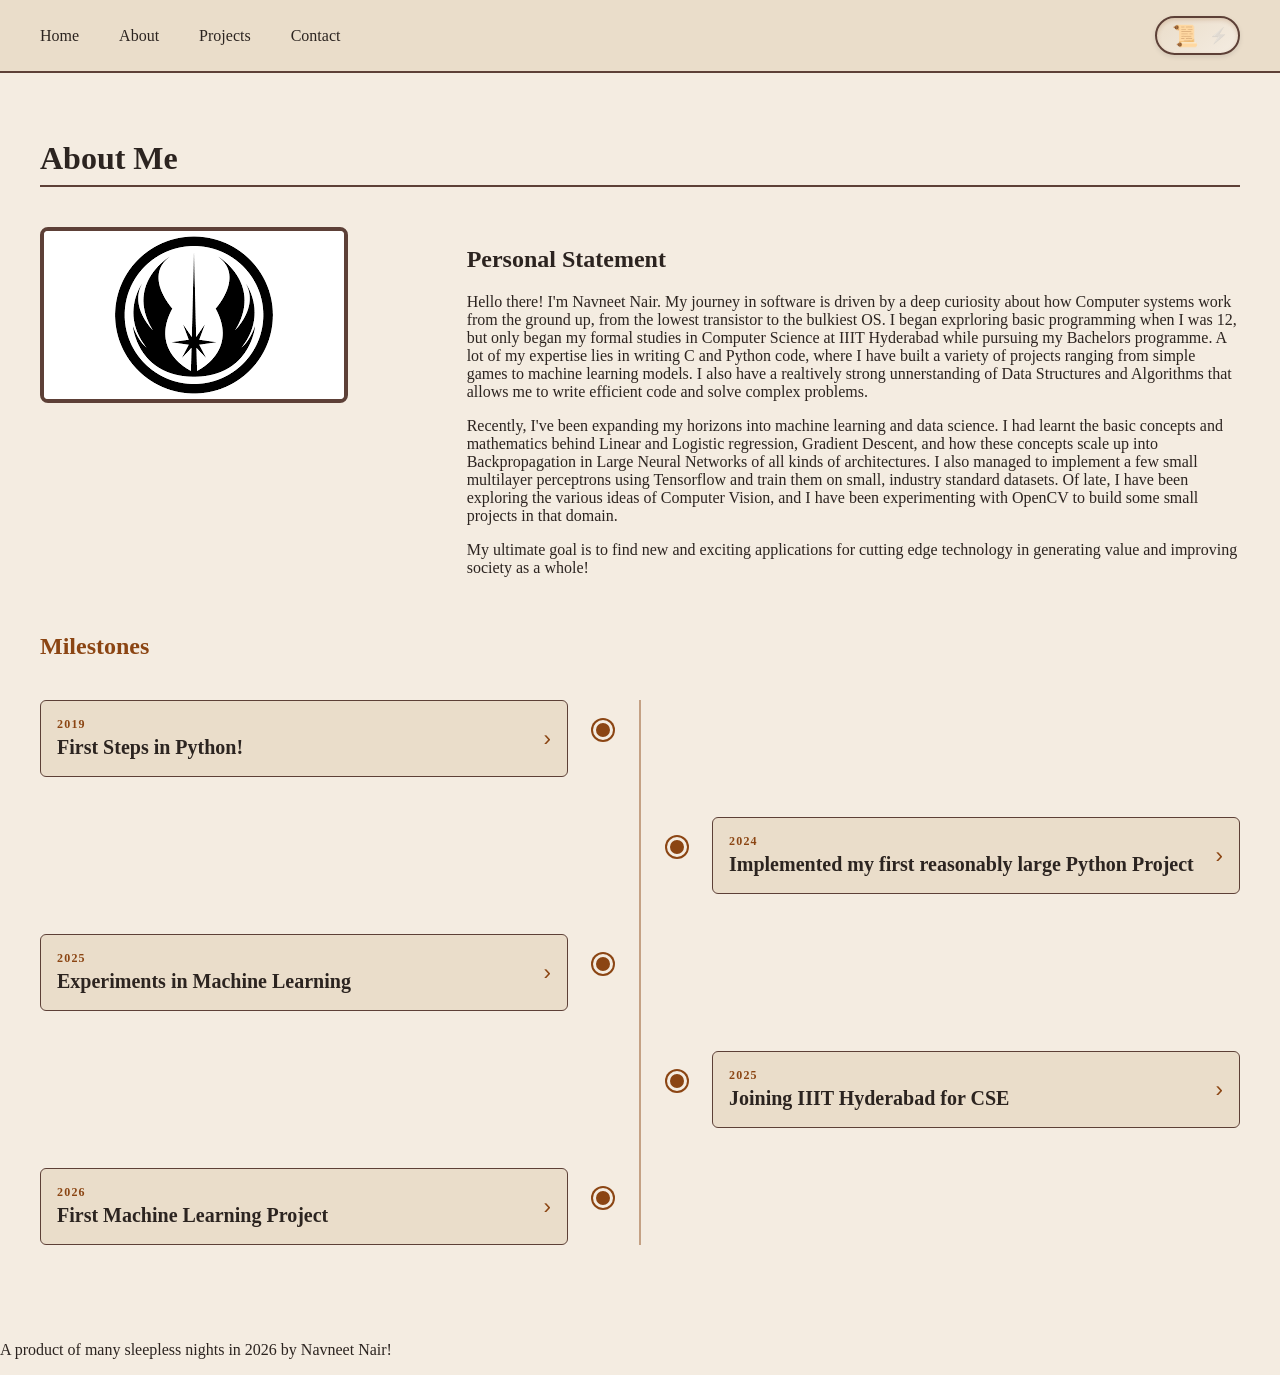
==== about.html @ c3113844 "Add files via upload Just a quick record of my Website so far! We just need a few changes with font," ====
<!DOCTYPE html>
<html lang="en">
<head>
    <meta charset="UTF-8">
    <meta name="viewport" content="width=device-width, initial-scale=1.0">
    <title>Navneet Nair | About</title>
    <link rel="stylesheet" href="style.css">
</head>
<body data-theme="light">
    <header role="banner">
        <nav>
            <ul class="nav-links">
                <li><a href="index.html">Home</a></li>
                <li><a href="about.html">About</a></li>
                <li><a href="projects.html">Projects</a></li>
                <li><a href="contact.html">Contact</a></li>
            </ul>
            <button id="theme-toggle" aria-label="Toggle between Historic and Cyberpunk themes">
                <span class="sun-icon">📜</span>
                <span class="moon-icon">⚡</span>
            </button>
        </nav>
    </header>

    <main class="container">
        <section class="about-section">
            <h1 class="page-title">About Me</h1>
            
            <div class="about-grid">
                <div class="profile-image-container">
                    <img src="/images/pfp.jpg" alt="Navneet Nair" class="profile-pic" width="300" height="300">
                </div>
                
                <div class="personal-statement">
                    <h2>Personal Statement</h2>
                    <p>
                        Hello there! I'm Navneet Nair. My journey in software is driven by a deep curiosity about how Computer systems 
                        work from the ground up, from the lowest transistor to the bulkiest OS. I began exprloring basic
                        programming when I was 12, but only began my formal studies in Computer Science at IIIT Hyderabad
                        while pursuing my Bachelors programme. A lot of my expertise lies in  writing C and Python code, where 
                        I have built a variety of projects ranging from simple games to machine learning models. I also have 
                        a realtively strong unnerstanding of Data Structures and Algorithms that allows me to write efficient 
                        code and solve complex problems.
                    </p>
                    <p>
                        Recently, I've been expanding my horizons into machine learning and data science. I had learnt
                        the basic concepts and mathematics behind Linear and Logistic regression, Gradient Descent, and
                        how these concepts scale up into Backpropagation in Large Neural Networks of all kinds of
                        architectures. I also managed to implement a few small multilayer perceptrons using Tensorflow
                        and train them on small, industry standard datasets. Of late, I have been exploring the various 
                        ideas of Computer Vision, and I have been experimenting with OpenCV to build some small projects 
                        in that domain.
                    </p>
                    <p>    
                        My ultimate goal is to find new and exciting applications for cutting edge technology in 
                        generating value and improving society as a whole! 
                    </p>
                </div>
            </div>

            <div class="timeline-container">
                <h2>Milestones</h2>
                <ul class="timeline-list" aria-label="Career and learning milestones">

                    <li class="timeline-item" aria-expanded="false">
                        <div class="timeline-card">
                            <button class="timeline-header" aria-controls="ms-1">
                                <span class="timeline-header-text">
                                    <span class="timeline-year">2019</span>
                                    <span class="timeline-title-text">First Steps in Python!</span>
                                </span>
                                <span class="timeline-arrow" aria-hidden="true">›</span>
                            </button>
                            <div class="timeline-content" id="ms-1" role="region">
                                <p>Summer 2019 — I completed an online course on the basics of programming in Python. I learnt most of the basic commands and could even implement small projects!</p>
                            </div>
                        </div>
                    </li>

                    <li class="timeline-item" aria-expanded="false">
                        <div class="timeline-card">
                            <button class="timeline-header" aria-controls="ms-2">
                                <span class="timeline-header-text">
                                    <span class="timeline-year">2024</span>
                                    <span class="timeline-title-text">Implemented my first  reasonably large Python Project</span>
                                </span>
                                <span class="timeline-arrow" aria-hidden="true">›</span>
                            </button>
                            <div class="timeline-content" id="ms-2" role="region">
                                <p>October 2024 — I coded a "Flight Aggregator" as my Highschool CS Final Project. It takes a large database of routes and allows you to chart primary and secondary connections between several hundred thousand flight routes</p>
                            </div>
                        </div>
                    </li>

                    <li class="timeline-item" aria-expanded="false">
                        <div class="timeline-card">
                            <button class="timeline-header" aria-controls="ms-3">
                                <span class="timeline-header-text">
                                    <span class="timeline-year">2025</span>
                                    <span class="timeline-title-text">Experiments in Machine Learning</span>
                                </span>
                                <span class="timeline-arrow" aria-hidden="true">›</span>
                            </button>
                            <div class="timeline-content" id="ms-3" role="region">
                                <p>Summer of 2025 — Over the summer, I began learning the fundamentals of ML. After mastering the basics of Supervised and Unsupervised Learning, I even managed to implement a few multilayer perceptrons on Tensorflow.</p>
                            </div>
                        </div>
                    </li>

                    <li class="timeline-item" aria-expanded="false">
                        <div class="timeline-card">
                            <button class="timeline-header" aria-controls="ms-4">
                                <span class="timeline-header-text">
                                    <span class="timeline-year">2025</span>
                                    <span class="timeline-title-text">Joining IIIT Hyderabad for CSE</span>
                                </span>
                                <span class="timeline-arrow" aria-hidden="true">›</span>
                            </button>
                            <div class="timeline-content" id="ms-4" role="region">
                                <p>July of 2025 — My admission at IIIT Hyderabard was arguably what kicked the more mature, formal phase of my Computer Science journey. It was here that I learnt to see the art of programming beyond the commands themselves!</p>
                            </div>
                        </div>
                    </li>

                    <li class="timeline-item" aria-expanded="false">
                        <div class="timeline-card">
                            <button class="timeline-header" aria-controls="ms-5">
                                <span class="timeline-header-text">
                                    <span class="timeline-year">2026</span>
                                    <span class="timeline-title-text">First Machine Learning Project</span>
                                </span>
                                <span class="timeline-arrow" aria-hidden="true">›</span>
                            </button>
                            <div class="timeline-content" id="ms-5" role="region">
                                <p>March 2026 — I built my first Machine Learning Project!</p>
                            </div>
                        </div>
                    </li>

                </ul>
            </div>
        </section>
    </main>

    <footer role="contentinfo">
        <p>A product of many sleepless nights in 2026 by Navneet Nair!</p>
    </footer>
    <script src="script.js"></script>
</body>
</html>
---- style.css ----
:root {
    /* Spacing & Typography Scale */
    --space-sm: 0.5rem;
    --space-md: 1rem;
    --space-lg: 2.5rem;
    --text-base: 1rem;
    --text-md: 1.25rem;
    --text-lg: 2rem;
    --text-xl: 4rem;

    /* Transition */
    --theme-transition: all 0.45s cubic-bezier(0.4, 0, 0.2, 1);
}

/* Historic Theme (Light) */
[data-theme="light"] {
    --bg-color: #f4ece1;
    --text-color: #2c2420;
    --accent-color: #8b4513;
    --surface-color: #eaddca;
    --border-color: #5d4037;
    --font-display: 'Georgia', serif;
    --font-body: 'Palatino', serif;
}

/* Cyberpunk Theme (Dark) */
[data-theme="dark"] {
    --bg-color: #050505;
    --text-color: #00ff41; /* Matrix/Neon Green */
    --accent-color: #ff00ff; /* Neon Magenta */
    --surface-color: #1a1a1a;
    --border-color: #00ffff; /* Neon Cyan */
    --font-display: 'Courier New', monospace;
    --font-body: 'Arial', sans-serif;
}

body {
    background-color: var(--bg-color);
    color: var(--text-color);
    font-family: var(--font-body);
    transition: var(--theme-transition);
    margin: 0;
}

/* Non-Uniform Grid Layout (Desktop) */
@media (min-width: 1024px) {
    .projects-grid {
        display: grid;
        grid-template-columns: repeat(3, 1fr);
        gap: var(--space-lg);
    }
    .featured-project {
        grid-column: span 2;
        grid-row: span 2;
    }
}

/* Responsive: Stacked Mobile */
@media (max-width: 1023px) {
    .projects-grid {
        display: flex;
        flex-direction: column;
    }
}

/* Animations */
@keyframes fadeInUp {
    from { opacity: 0; transform: translateY(30px); }
    to { opacity: 1; transform: translateY(0); }
}

.hero-title { animation: fadeInUp 0.8s both; }
.hero-subtitle { animation: fadeInUp 0.8s 0.2s both; }
.hero-cta { animation: fadeInUp 0.8s 0.4s both; }

/* Reduced Motion */
@media (prefers-reduced-motion: reduce) {
    * {
        animation: none !important;
        transition: none !important;
    }
}

/* --- Base Layout Resets --- */
a {
    text-decoration: none;
    color: var(--text-color);
    transition: var(--theme-transition);
}

ul {
    list-style: none;
    padding: 0;
    margin: 0;
}

/* --- Header & Navigation (Flexbox) --- */
header {
    padding: var(--space-md) var(--space-lg);
    background-color: var(--surface-color);
    border-bottom: 2px solid var(--border-color);
}

nav {
    display: flex;
    justify-content: space-between;
    align-items: center;
    max-width: 1200px;
    margin: 0 auto;
}

.logo {
    font-family: var(--font-display);
    font-size: var(--text-lg);
    font-weight: bold;
    color: var(--accent-color);
}

.nav-links {
    display: flex;
    gap: var(--space-lg);
}

.nav-links a:hover {
    color: var(--accent-color);
}

/* --- Theme Toggle Button --- */
#theme-toggle {
    background-color: var(--surface-color);
    border: 2px solid var(--border-color);
    border-radius: 20px;
    padding: var(--space-sm) var(--space-md);
    cursor: pointer;
    font-size: var(--text-md);
    display: flex;
    gap: 10px;
    color: var(--text-color);
    transition: var(--theme-transition);
}

#theme-toggle:hover {
    border-color: var(--accent-color);
}

/* --- Hero Section Layout --- */
.hero {
    display: flex;
    flex-direction: column;
    justify-content: center;
    align-items: flex-start;
    min-height: 70vh;
    padding: var(--space-lg) 10%;
    max-width: 1200px;
    margin: 0 auto;
}

.hero-title {
    font-family: var(--font-display);
    font-size: var(--text-xl);
    margin-bottom: var(--space-sm);
    color: var(--text-color);
}

.hero-title span {
    color: var(--accent-color);
}

.hero-subtitle {
    font-size: var(--text-md);
    margin-bottom: var(--space-lg);
}

/* --- Interactive Elements & Buttons --- */
.btn {
    display: inline-block;
    padding: var(--space-md) var(--space-lg);
    background-color: var(--accent-color);
    color: var(--bg-color);
    font-family: var(--font-display);
    font-weight: bold;
    border: 2px solid var(--accent-color);
    border-radius: 4px;
}

.btn:hover {
    background-color: transparent;
    color: var(--accent-color);
    /* Non-default transition timing as per Deliverable 3 */
    transition: all 0.3s cubic-bezier(0.68, -0.55, 0.265, 1.55); 
}

.btn-secondary {
    background-color: transparent;
    color: var(--accent-color);
    border-color: var(--accent-color);
}

.btn-secondary:hover {
    background-color: var(--accent-color);
    color: var(--bg-color);
}

.hero-cta {
    display: flex;
    gap: var(--space-md);
    flex-wrap: wrap;
}



/* --- Page Layouts --- */
.container {
    max-width: 1200px;
    margin: 0 auto;
    padding: var(--space-lg);
}

.page-title {
    font-family: var(--font-display);
    font-size: var(--text-lg);
    border-bottom: 2px solid var(--border-color);
    padding-bottom: var(--space-sm);
    margin-bottom: var(--space-lg);
}

/* --- About Grid --- */
.about-grid {
    display: grid;
    grid-template-columns: 1fr;
    gap: var(--space-lg);
    margin-bottom: var(--space-lg);
}

@media (min-width: 768px) {
    .about-grid {
        grid-template-columns: 1fr 2fr;
    }
}

.profile-pic {
    max-width: 100%;
    height: auto;
    border: 4px solid var(--border-color);
    border-radius: 8px;
}

/* --- Timeline (alternating, scroll-animated, collapsible) --- */

/* Scroll-in animation keyframes */
@keyframes slideInLeft {
    from { opacity: 0; transform: translateX(-48px); }
    to   { opacity: 1; transform: translateX(0); }
}
@keyframes slideInRight {
    from { opacity: 0; transform: translateX(48px); }
    to   { opacity: 1; transform: translateX(0); }
}

.timeline-container {
    margin-top: var(--space-lg);
}

.timeline-container h2 {
    font-family: var(--font-display);
    color: var(--accent-color);
    margin-bottom: var(--space-lg);
}

/* The vertical spine */
.timeline-list {
    position: relative;
    padding: 0;
    margin: 0;
}

.timeline-list::before {
    content: '';
    position: absolute;
    left: 50%;
    top: 0;
    bottom: 0;
    width: 2px;
    background: var(--accent-color);
    transform: translateX(-50%);
    opacity: 0.45;
}

/* Each item — visible by default; JS adds .in-view to trigger animation */
.timeline-item {
    position: relative;
    width: 44%;
    margin-bottom: var(--space-lg);
    opacity: 1; /* visible without JS */
    transition: opacity 0.1s; /* prevent flash when JS kicks in */
}

/* JS sets these before adding .in-view, so items only go invisible if observer is running */
.timeline-item.will-animate:nth-child(odd) {
    opacity: 0;
    transform: translateX(-48px);
}
.timeline-item.will-animate:nth-child(even) {
    opacity: 0;
    transform: translateX(48px);
}

/* Odd items: left side */
.timeline-item:nth-child(odd) {
    left: 0;
}

/* Even items: right side */
.timeline-item:nth-child(even) {
    left: 56%;
}

/* Dot on the spine */
.timeline-item::before {
    content: '';
    position: absolute;
    top: 20px;
    width: 14px;
    height: 14px;
    border-radius: 50%;
    background: var(--accent-color);
    border: 3px solid var(--bg-color);
    box-shadow: 0 0 0 2px var(--accent-color);
    z-index: 1;
}

.timeline-item:nth-child(odd)::before  { right: -8.5%; }
.timeline-item:nth-child(even)::before { left:  -8.5%; }

/* Pointer arrow on the card */
.timeline-card {
    background: var(--surface-color);
    border: 1px solid var(--border-color);
    border-radius: 6px;
    position: relative;
    overflow: hidden;
}

/* Arrow pointing toward spine — odd items point right */
.timeline-item:nth-child(odd) .timeline-card::after {
    content: '';
    position: absolute;
    top: 20px;
    right: -10px;
    width: 0;
    height: 0;
    border-top: 10px solid transparent;
    border-bottom: 10px solid transparent;
    border-left: 10px solid var(--border-color);
}

/* Arrow pointing toward spine — even items point left */
.timeline-item:nth-child(even) .timeline-card::after {
    content: '';
    position: absolute;
    top: 20px;
    left: -10px;
    width: 0;
    height: 0;
    border-top: 10px solid transparent;
    border-bottom: 10px solid transparent;
    border-right: 10px solid var(--border-color);
}

/* Scroll-triggered: .in-view added by IntersectionObserver */
.timeline-item.will-animate.in-view:nth-child(odd) {
    animation: slideInLeft 0.55s cubic-bezier(0.22, 1, 0.36, 1) forwards;
}
.timeline-item.will-animate.in-view:nth-child(even) {
    animation: slideInRight 0.55s cubic-bezier(0.22, 1, 0.36, 1) forwards;
}

/* Staggered delay per item */
.timeline-item:nth-child(1).in-view { animation-delay: 0.00s; }
.timeline-item:nth-child(2).in-view { animation-delay: 0.10s; }
.timeline-item:nth-child(3).in-view { animation-delay: 0.20s; }
.timeline-item:nth-child(4).in-view { animation-delay: 0.30s; }
.timeline-item:nth-child(5).in-view { animation-delay: 0.40s; }

/* Header button */
.timeline-header {
    background: none;
    border: none;
    cursor: pointer;
    width: 100%;
    display: flex;
    align-items: center;
    justify-content: space-between;
    gap: var(--space-sm);
    padding: var(--space-md);
    text-align: left;
    transition: background 0.2s ease;
}

.timeline-header:hover { background: rgba(0,0,0,0.04); }
[data-theme="dark"] .timeline-header:hover { background: rgba(255,255,255,0.04); }

.timeline-header:focus-visible {
    outline: none;
    box-shadow: inset 0 0 0 2px var(--accent-color);
}

.timeline-header-text {
    display: flex;
    flex-direction: column;
    gap: 2px;
}

.timeline-year {
    font-family: var(--font-display);
    font-size: 0.75rem;
    font-weight: bold;
    letter-spacing: 0.1em;
    text-transform: uppercase;
    color: var(--accent-color);
}

[data-theme="dark"] .timeline-year {
    text-shadow: 0 0 8px var(--accent-color);
}

.timeline-title-text {
    font-family: var(--font-display);
    font-size: var(--text-md);
    font-weight: bold;
    color: var(--text-color);
    line-height: 1.3;
}

/* Rotating arrow chevron */
.timeline-arrow {
    font-size: 1.4rem;
    color: var(--accent-color);
    display: inline-block;
    transition: transform 0.35s cubic-bezier(0.4, 0, 0.2, 1);
    flex-shrink: 0;
    line-height: 1;
}

.timeline-item[aria-expanded="true"] .timeline-arrow {
    transform: rotate(90deg);
}

/* Collapsible content — max-height technique */
.timeline-content {
    max-height: 0;
    overflow: hidden;
    transition: max-height 0.4s cubic-bezier(0.4, 0, 0.2, 1);
}

.timeline-item[aria-expanded="true"] .timeline-content {
    /* JS sets explicit px value; this class adds bottom spacing */
}

.timeline-content p {
    padding: 0 var(--space-md) var(--space-md);
    margin: 0;
    font-size: var(--text-base);
    line-height: 1.75;
    color: var(--text-color);
    border-top: 1px solid var(--border-color);
    padding-top: var(--space-md);
    opacity: 0.85;
}

/* Mobile: collapse to single left-aligned column */
@media (max-width: 768px) {
    .timeline-list::before { left: 18px; }

    .timeline-item {
        width: 100%;
        left: 0 !important;
        padding-left: 44px;
    }

    .timeline-item::before {
        left: 11px !important;
        right: auto !important;
    }

    .timeline-item:nth-child(odd) .timeline-card::after,
    .timeline-item:nth-child(even) .timeline-card::after {
        display: none;
    }
}

/* Reduced motion — skip animations, show immediately */
@media (prefers-reduced-motion: reduce) {
    .timeline-item,
    .timeline-item.will-animate {
        opacity: 1 !important;
        transform: none !important;
        animation: none !important;
    }
}

/* --- Project Cards --- */
.project-card {
    background-color: var(--surface-color);
    border: 1px solid var(--border-color);
    padding: var(--space-md);
    border-radius: 8px;
    transition: var(--theme-transition);
}

.project-card h2 {
    color: var(--accent-color);
    font-family: var(--font-display);
}

.project-card h3 {
    font-size: 1.1rem;
    margin-top: var(--space-md);
    margin-bottom: var(--space-sm);
}

/* --- Contact Form Validation States --- */
.form-group {
    margin-bottom: var(--space-md);
    display: flex;
    flex-direction: column;
}

.form-group label {
    margin-bottom: var(--space-sm);
    font-weight: bold;
}

.form-group input, .form-group textarea {
    padding: var(--space-sm);
    background-color: var(--bg-color);
    color: var(--text-color);
    border: 1px solid var(--border-color);
    border-radius: 4px;
    font-family: var(--font-body);
}

.form-group input:focus, .form-group textarea:focus {
    outline: 2px solid var(--accent-color); /* Meets focus accessibility constraint */
}

.error-msg {
    color: red;
    font-size: 0.85rem;
    margin-top: 5px;
    display: none; /* Hidden by default */
}

.invalid input, .invalid textarea {
    border-color: red;
}

.invalid .error-msg {
    display: block;
}

.hidden {
    display: none;
}

#success-state {
    text-align: center;
    padding: var(--space-lg);
    background-color: var(--surface-color);
    border: 2px solid var(--accent-color);
    border-radius: 8px;
}

/* --- University Section --- */
.university-section {
    padding: var(--space-lg) 10%;
    border-top: 1px solid var(--border-color);
}

.university-card {
    background-color: var(--surface-color);
    border: 1px solid var(--border-color);
    border-radius: 8px;
    padding: var(--space-lg);
}

.university-name-row {
    display: flex;
    align-items: center;
    gap: var(--space-sm);
    margin-bottom: var(--space-sm);
}

.location-pin {
    flex-shrink: 0;
    object-fit: contain;
}

.university-name {
    font-family: var(--font-display);
    font-size: var(--text-md);
    font-weight: bold;
    color: var(--accent-color);
    margin: 0;
    line-height: 1.3;
}

.university-degree {
    font-family: var(--font-body);
    font-size: var(--text-base);
    font-weight: normal;
    font-style: italic;
    color: var(--text-color);
    opacity: 0.8;
    margin: 0 0 var(--space-sm);
    padding-left: calc(28px + var(--space-sm)); /* aligns under the text, not the pin */
}

.university-year {
    font-family: var(--font-body);
    font-size: var(--text-base);
    font-weight: normal;
    color: var(--text-color);
    opacity: 0.55;
    margin: 0;
    padding-left: calc(28px + var(--space-sm));
}

/* --- Home Page Updates (Skills & Projects) --- */
.skills-section, .home-projects-section {
    margin-top: var(--space-lg);
    border-top: 1px solid var(--border-color);
    padding-top: var(--space-lg);
}

.skills-list {
    display: flex;
    flex-direction: column; /* This changes the layout from horizontal wrap to a downward list */
    gap: var(--space-sm);
    max-width: 400px; /* Keeps the buttons from stretching all the way across the screen */
}

.skills-list li {
    background-color: var(--surface-color);
    border: 1px solid var(--border-color);
    padding: var(--space-sm) var(--space-md);
    border-radius: 20px;
    font-family: var(--font-display);
    font-size: 0.9rem;
}

.home-projects-list {
    list-style: none;
    padding: 0;
    display: grid;
    gap: var(--space-md);
    /* Creates a responsive grid that adjusts columns based on screen size */
    grid-template-columns: repeat(auto-fit, minmax(250px, 1fr)); 
}

.home-projects-list li {
    background-color: var(--surface-color);
    border: 1px solid var(--border-color);
    border-radius: 8px;
    padding: var(--space-lg) var(--space-md);
    text-align: center;
    transition: var(--theme-transition);
    box-shadow: 0 4px 6px rgba(0,0,0,0.05);
}

.home-projects-list li:hover {
    border-color: var(--accent-color);
    transform: translateY(-5px); /* Gentle lift effect */
    box-shadow: 0 8px 15px rgba(0,0,0,0.1);
}

.home-projects-list a {
    font-family: var(--font-display);
    font-size: 1.25rem;
    font-weight: bold;
    color: var(--text-color);
    text-decoration: none;
    display: block; /* Makes the whole card clickable */
}

/* Adds a subtle arrow on hover */
.home-projects-list a::after {
    content: " →";
    color: var(--accent-color);
    opacity: 0;
    transition: opacity 0.3s ease;
}

.home-projects-list li:hover a::after {
    opacity: 1;
}

.home-projects-section, .university-section {
    margin-top: var(--space-lg);
    border-top: 1px solid var(--border-color);
    padding-top: var(--space-lg);
}

/* --- Projects Page Updates (Images & Links) --- */
.project-image {
    width: 100%;
    height: auto;
    border-radius: 4px;
    margin-bottom: var(--space-md);
    border: 2px solid var(--border-color);
    object-fit: cover;
}

.github-link {
    margin: var(--space-md) auto 0; /* 'auto' on the left/right margins centers it */
    display: block; /* Required for margin auto to work on a button/link */
    width: fit-content; /* Keeps the button wrapping tight to the text */
}

/* --- Contact Page Updates --- */
.contact-links {
    font-size: var(--text-md);
}

.contact-links li {
    margin-bottom: var(--space-sm);
}

.contact-links a {
    color: var(--accent-color);
    text-decoration: underline;
}

.contact-divider-text {
    text-align: center;
    font-style: italic;
    margin: var(--space-lg) 0 var(--space-sm);
}

.styled-divider {
    border: 0;
    height: 2px;
    background: var(--border-color);
    margin-bottom: var(--space-lg);
}

/* --- Upgraded Theme Toggle Button --- */
#theme-toggle {
    background-color: var(--surface-color);
    border: 2px solid var(--border-color);
    border-radius: 30px;
    padding: 6px 16px;
    cursor: pointer;
    font-size: 1.2rem;
    display: flex;
    align-items: center;
    justify-content: space-between;
    width: 85px;
    position: relative;
    box-shadow: 0 4px 6px rgba(0,0,0,0.1);
    transition: var(--theme-transition);
}

/* Historic Mode Styling */
[data-theme="light"] #theme-toggle {
    background: linear-gradient(145deg, #eaddca, #f4ece1);
    box-shadow: inset 0 2px 4px rgba(139, 69, 19, 0.2), 0 2px 5px rgba(0,0,0,0.1);
}
[data-theme="light"] .sun-icon { opacity: 1; transform: scale(1.1); transition: 0.3s; }
[data-theme="light"] .moon-icon { opacity: 0.4; transform: scale(0.8); filter: grayscale(100%); transition: 0.3s; }

/* Cyberpunk Mode Styling */
[data-theme="dark"] #theme-toggle {
    background: #0a0a0a;
    border-color: var(--accent-color);
    box-shadow: 0 0 10px rgba(255, 0, 255, 0.4), inset 0 0 5px rgba(0, 255, 255, 0.2);
}
[data-theme="dark"] .sun-icon { opacity: 0.3; transform: scale(0.8); filter: grayscale(100%); transition: 0.3s; }
[data-theme="dark"] .moon-icon { opacity: 1; transform: scale(1.2); text-shadow: 0 0 10px var(--border-color); transition: 0.3s; }
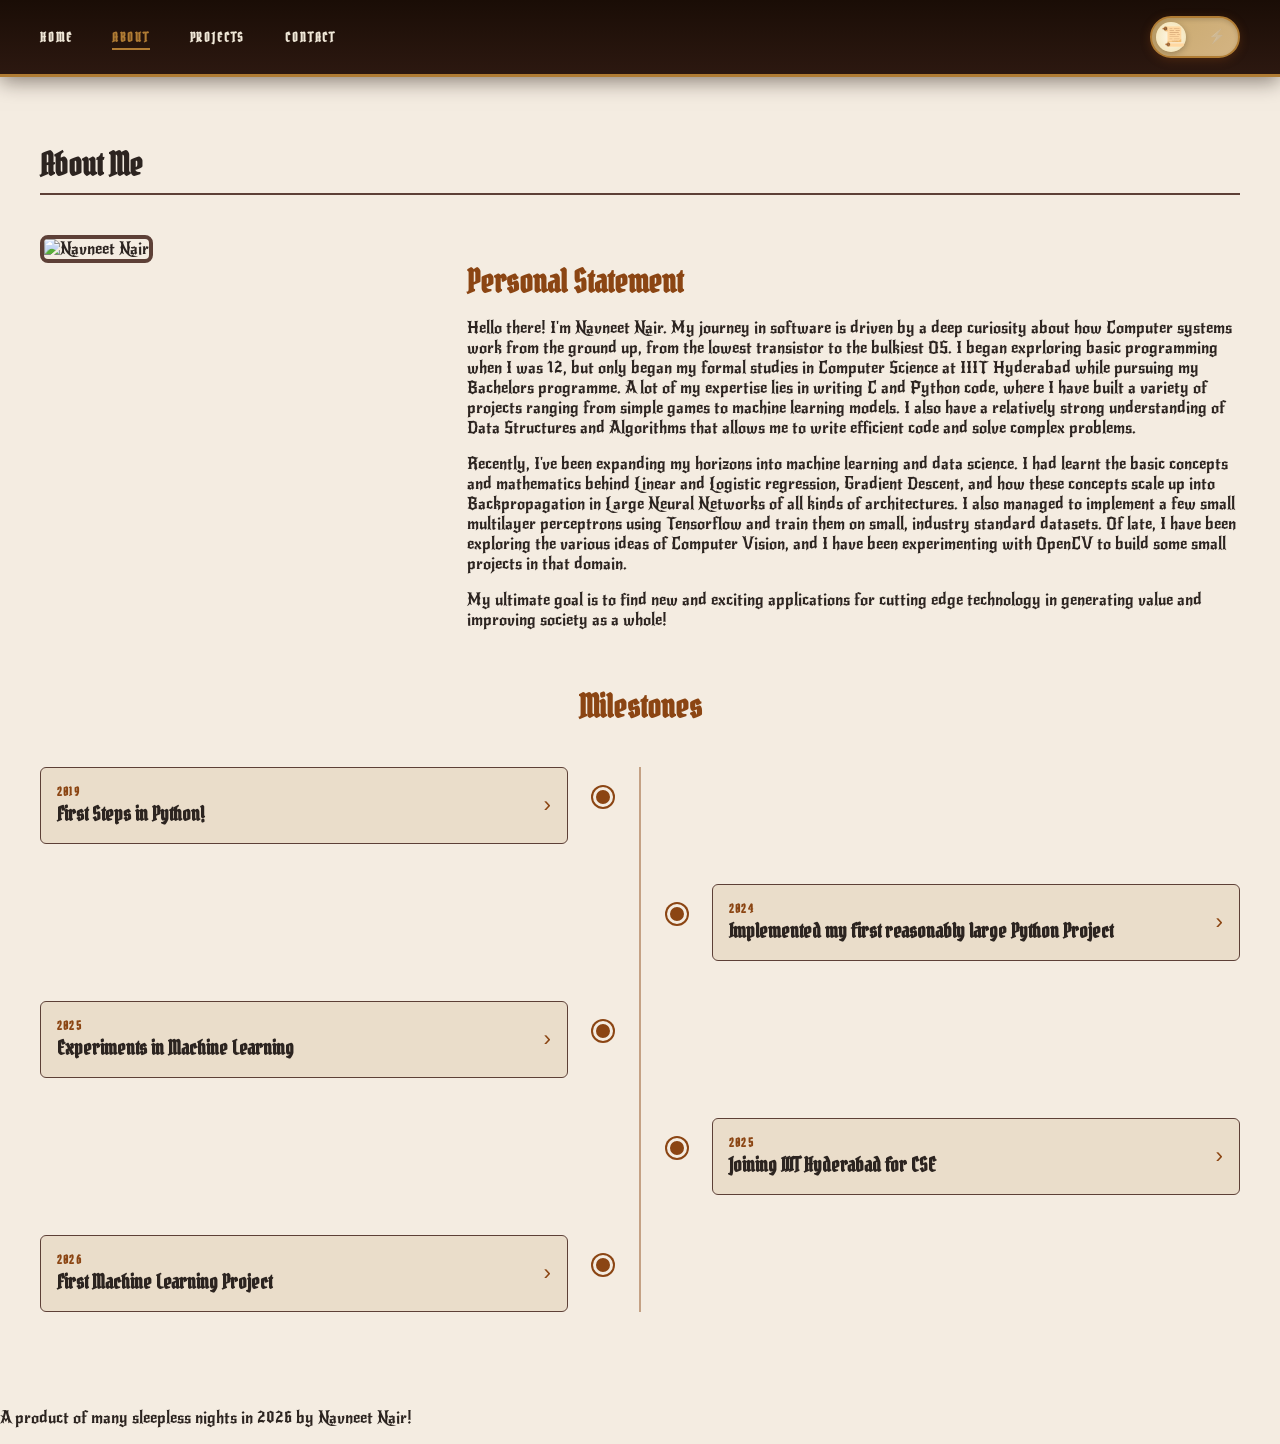
==== commit 40672743: "Add files via upload" ====
--- a/about.html
+++ b/about.html
@@ -28,7 +28,7 @@
             
             <div class="about-grid">
                 <div class="profile-image-container">
-                    <img src="/images/pfp.jpg" alt="Navneet Nair" class="profile-pic" width="300" height="300">
+                    <img src="/images/pfpn.jpg" alt="Navneet Nair" class="profile-pic" width="300" height="300">
                 </div>
                 
                 <div class="personal-statement">
@@ -39,7 +39,7 @@
                         programming when I was 12, but only began my formal studies in Computer Science at IIIT Hyderabad
                         while pursuing my Bachelors programme. A lot of my expertise lies in  writing C and Python code, where 
                         I have built a variety of projects ranging from simple games to machine learning models. I also have 
-                        a realtively strong unnerstanding of Data Structures and Algorithms that allows me to write efficient 
+                        a relatively strong understanding of Data Structures and Algorithms that allows me to write efficient 
                         code and solve complex problems.
                     </p>
                     <p>
--- a/style.css
+++ b/style.css
@@ -1,3 +1,8 @@
+@import url('https://fonts.googleapis.com/css2?family=Pirata+One&display=swap');
+@import url('https://fonts.googleapis.com/css2?family=New+Rocker&display=swap');
+@import url('https://fonts.googleapis.com/css2?family=Pixelify+Sans&display=swap');
+@import url('https://fonts.googleapis.com/css2?family=Gugi&display=swap');
+
 :root {
     /* Spacing & Typography Scale */
     --space-sm: 0.5rem;
@@ -13,25 +18,27 @@
 }
 
 /* Historic Theme (Light) */
-[data-theme="light"] {
+[data-theme="light"] {  
     --bg-color: #f4ece1;
+    --new-color: #8b4513;
     --text-color: #2c2420;
     --accent-color: #8b4513;
     --surface-color: #eaddca;
     --border-color: #5d4037;
-    --font-display: 'Georgia', serif;
-    --font-body: 'Palatino', serif;
+    --font-display: 'Pirata One', 'Baskerville', 'Georgia', serif;
+    --font-body: 'New Rocker', serif;
 }
 
 /* Cyberpunk Theme (Dark) */
 [data-theme="dark"] {
     --bg-color: #050505;
+    --new-color: #ffffff;
     --text-color: #00ff41; /* Matrix/Neon Green */
     --accent-color: #ff00ff; /* Neon Magenta */
     --surface-color: #1a1a1a;
     --border-color: #00ffff; /* Neon Cyan */
-    --font-display: 'Courier New', monospace;
-    --font-body: 'Arial', sans-serif;
+    --font-display: 'Pixelify Sans', 'Courier New', monospace;
+    --font-body: 'Gugi', sans-serif;
 }
 
 body {
@@ -94,11 +101,43 @@
     margin: 0;
 }
 
-/* --- Header & Navigation (Flexbox) --- */
+/* ================================================================
+   HEADER & NAVIGATION
+   ================================================================ */
 header {
-    padding: var(--space-md) var(--space-lg);
-    background-color: var(--surface-color);
+    position: sticky;
+    top: 0;
+    z-index: 100;
+    transition: var(--theme-transition);
+}
+
+/* Historic: deep mahogany bar, contrasting with the parchment body */
+[data-theme="light"] header {
+    background: linear-gradient(180deg, #1a0d06 0%, #2c1810 100%);
+    border-bottom: 3px solid #b07c34;
+    box-shadow: 0 4px 20px rgba(26, 13, 6, 0.5);
+}
+
+/* Cyberpunk: void black, neon cyan border with glow */
+[data-theme="dark"] header {
+    background: #000000;
     border-bottom: 2px solid var(--border-color);
+    box-shadow: 0 0 28px rgba(0, 255, 255, 0.18);
+}
+
+/* Scanline overlay on the cyberpunk header */
+[data-theme="dark"] header::after {
+    content: '';
+    position: absolute;
+    inset: 0;
+    background: repeating-linear-gradient(
+        0deg,
+        transparent,
+        transparent 2px,
+        rgba(0, 255, 65, 0.03) 2px,
+        rgba(0, 255, 65, 0.03) 4px
+    );
+    pointer-events: none;
 }
 
 nav {
@@ -107,40 +146,132 @@
     align-items: center;
     max-width: 1200px;
     margin: 0 auto;
-}
-
-.logo {
-    font-family: var(--font-display);
-    font-size: var(--text-lg);
+    padding: 1rem 2.5rem;
+    position: relative;
+}
+
+.nav-links {
+    display: flex;
+    gap: 2.5rem;
+    list-style: none;
+    margin: 0;
+    padding: 0;
+}
+
+.nav-links a {
+    font-family: var(--font-display);
+    font-size: 0.82rem;
     font-weight: bold;
-    color: var(--accent-color);
-}
-
-.nav-links {
-    display: flex;
-    gap: var(--space-lg);
-}
-
-.nav-links a:hover {
-    color: var(--accent-color);
-}
-
-/* --- Theme Toggle Button --- */
+    letter-spacing: 0.14em;
+    text-transform: uppercase;
+    text-decoration: none;
+    position: relative;
+    padding-bottom: 4px;
+    transition: color 0.25s ease;
+}
+
+/* Animated underline slide-in */
+.nav-links a::after {
+    content: '';
+    position: absolute;
+    bottom: 0;
+    left: 0;
+    width: 0;
+    height: 2px;
+    transition: width 0.3s cubic-bezier(0.4, 0, 0.2, 1);
+}
+
+.nav-links a:hover::after,
+.nav-links a.active::after { width: 100%; }
+
+/* Historic nav */
+[data-theme="light"] .nav-links a              { color: #f0e8d8; }
+[data-theme="light"] .nav-links a:hover,
+[data-theme="light"] .nav-links a.active       { color: #b07c34; }
+[data-theme="light"] .nav-links a::after       { background: #b07c34; }
+
+/* Cyberpunk nav */
+[data-theme="dark"] .nav-links a              { color: #00ff41; }
+[data-theme="dark"] .nav-links a:hover,
+[data-theme="dark"] .nav-links a.active       { color: #00ffff; text-shadow: 0 0 10px rgba(0,255,255,0.75); }
+[data-theme="dark"] .nav-links a::after       { background: #00ffff; box-shadow: 0 0 6px rgba(0,255,255,0.8); }
+
+.nav-links a:focus-visible {
+    outline: none;
+    border-radius: 2px;
+    box-shadow: 0 0 0 2px var(--accent-color);
+}
+
+/* ================================================================
+   THEME TOGGLE — sliding pill with orb
+   ================================================================ */
 #theme-toggle {
-    background-color: var(--surface-color);
-    border: 2px solid var(--border-color);
-    border-radius: 20px;
-    padding: var(--space-sm) var(--space-md);
+    position: relative;
+    width: 90px;
+    height: 42px;
+    border-radius: 50px;
+    border: 2px solid transparent;
     cursor: pointer;
-    font-size: var(--text-md);
-    display: flex;
-    gap: 10px;
-    color: var(--text-color);
-    transition: var(--theme-transition);
-}
-
-#theme-toggle:hover {
-    border-color: var(--accent-color);
+    display: flex;
+    align-items: center;
+    justify-content: space-between;
+    padding: 0 10px;
+    overflow: hidden;
+    flex-shrink: 0;
+    transition: all 0.4s cubic-bezier(0.4, 0, 0.2, 1);
+}
+
+/* The sliding orb */
+#theme-toggle::before {
+    content: '';
+    position: absolute;
+    top: 4px;
+    width: 30px;
+    height: 30px;
+    border-radius: 50%;
+    z-index: 1;
+    transition: all 0.4s cubic-bezier(0.4, 0, 0.2, 1);
+}
+
+.sun-icon, .moon-icon {
+    font-size: 1.1rem;
+    position: relative;
+    z-index: 2;
+    line-height: 1;
+    transition: all 0.3s ease;
+}
+
+/* Historic toggle: warm golden pill, orb on the left */
+[data-theme="light"] #theme-toggle {
+    background: linear-gradient(135deg, #c9a96e, #d4b483);
+    border-color: #b07c34;
+    box-shadow: inset 0 2px 4px rgba(0,0,0,0.15), 0 2px 10px rgba(139,69,19,0.35);
+}
+[data-theme="light"] #theme-toggle::before {
+    left: 4px;
+    background: radial-gradient(circle, #fff8e7, #f0e0b0);
+    box-shadow: 0 2px 6px rgba(0,0,0,0.25);
+}
+[data-theme="light"] .sun-icon  { opacity: 1;    transform: scale(1.1); }
+[data-theme="light"] .moon-icon { opacity: 0.3;  transform: scale(0.8); filter: grayscale(1); }
+
+/* Cyberpunk toggle: void black pill, neon magenta orb on the right */
+[data-theme="dark"] #theme-toggle {
+    background: #080010;
+    border-color: #ff00ff;
+    box-shadow: 0 0 14px rgba(255,0,255,0.55), inset 0 0 10px rgba(255,0,255,0.08);
+}
+[data-theme="dark"] #theme-toggle::before {
+    left: calc(100% - 34px);
+    background: radial-gradient(circle, #ff80ff, #ff00ff);
+    box-shadow: 0 0 14px rgba(255,0,255,1), 0 0 28px rgba(255,0,255,0.5);
+}
+[data-theme="dark"] .sun-icon  { opacity: 0.2;  transform: scale(0.8); filter: grayscale(1); }
+[data-theme="dark"] .moon-icon { opacity: 1;    transform: scale(1.2); text-shadow: 0 0 10px #00ffff; }
+
+#theme-toggle:focus-visible {
+    outline: none;
+    box-shadow: 0 0 0 3px var(--accent-color);
 }
 
 /* --- Hero Section Layout --- */
@@ -265,6 +396,8 @@
     font-family: var(--font-display);
     color: var(--accent-color);
     margin-bottom: var(--space-lg);
+    text-align: center;
+    font-size: var(--text-lg);
 }
 
 /* The vertical spine */
@@ -470,6 +603,18 @@
 
 /* Mobile: collapse to single left-aligned column */
 @media (max-width: 768px) {
+    /* Skills & Projects: stack title above content on mobile */
+    .skills-section,
+    .home-projects-section {
+        flex-direction: column;
+    }
+
+    .projects-title { order: 1; } /* keep normal flow when stacked */
+
+    .home-projects-list {
+        grid-template-columns: 1fr 1fr; /* keep 2 cols even on mobile */
+    }
+
     .timeline-list::before { left: 18px; }
 
     .timeline-item {
@@ -511,6 +656,7 @@
 .project-card h2 {
     color: var(--accent-color);
     font-family: var(--font-display);
+    text-align: center;
 }
 
 .project-card h3 {
@@ -573,8 +719,9 @@
 
 /* --- University Section --- */
 .university-section {
-    padding: var(--space-lg) 10%;
+    margin-top: var(--space-lg);
     border-top: 1px solid var(--border-color);
+    padding: 4rem 10% 2rem 10%; /* Increased top padding to 4rem */
 }
 
 .university-card {
@@ -588,7 +735,7 @@
     display: flex;
     align-items: center;
     gap: var(--space-sm);
-    margin-bottom: var(--space-sm);
+    margin-bottom: var(--space-sm); 
 }
 
 .location-pin {
@@ -609,11 +756,8 @@
     font-family: var(--font-body);
     font-size: var(--text-base);
     font-weight: normal;
-    font-style: italic;
     color: var(--text-color);
-    opacity: 0.8;
     margin: 0 0 var(--space-sm);
-    padding-left: calc(28px + var(--space-sm)); /* aligns under the text, not the pin */
 }
 
 .university-year {
@@ -621,78 +765,112 @@
     font-size: var(--text-base);
     font-weight: normal;
     color: var(--text-color);
-    opacity: 0.55;
-    margin: 0;
-    padding-left: calc(28px + var(--space-sm));
+    margin: 0;
 }
 
 /* --- Home Page Updates (Skills & Projects) --- */
-.skills-section, .home-projects-section {
+/* --- Skills Section: title left, two columns of pills right --- */
+.skills-section {
     margin-top: var(--space-lg);
     border-top: 1px solid var(--border-color);
-    padding-top: var(--space-lg);
+    padding: 4rem 10% 2rem 10%; /* Increased top padding to 4rem */
+    display: flex;
+    align-items: flex-start;
+    gap: var(--space-lg);
+}
+
+.skills-title {
+    font-family: var(--font-display);
+    font-size: var(--text-xl);  /* massively enlarged */
+    color: var(--text-color);
+    margin: 0;
+    flex-shrink: 0;
+    min-width: 220px;
+    line-height: 1.1;
+    padding-top: 2px;
+    text-align: center;
+}
+
+.skills-columns {
+    display: flex;
+    gap: var(--space-md);
+    flex: 1;
+    flex-wrap: wrap;
 }
 
 .skills-list {
     display: flex;
-    flex-direction: column; /* This changes the layout from horizontal wrap to a downward list */
-    gap: var(--space-sm);
-    max-width: 400px; /* Keeps the buttons from stretching all the way across the screen */
+    flex-direction: column;
+    gap: 6px;
+    flex: 1;
+    min-width: 140px;
+    padding: 0;
+    margin: 0;
+    list-style: none;
+    color: var(--new-color);
 }
 
 .skills-list li {
     background-color: var(--surface-color);
     border: 1px solid var(--border-color);
-    padding: var(--space-sm) var(--space-md);
+    padding: 4px 12px; /* Decreased padding */
     border-radius: 20px;
     font-family: var(--font-display);
-    font-size: 0.9rem;
+    font-size: 0.8rem; /* Slightly smaller text */
+    text-align: center;
+}
+
+/* --- Projects Section: title LEFT, 2×2 grid RIGHT --- */
+.home-projects-section {
+    margin-top: var(--space-lg);
+    border-top: 1px solid var(--border-color);
+    padding: 4rem 10% 2rem 10%; /* Increased top padding to 4rem */
+    display: flex;
+    align-items: flex-start;
+    gap: var(--space-lg);
+}
+
+.projects-title {
+    font-family: var(--font-display);
+    font-size: var(--text-xl);  /* massively enlarged */
+    color: var(--text-color);
+    margin: 0;
+    flex-shrink: 0;
+    min-width: 220px;
+    line-height: 1.1;
+    order: 1; /* title on the LEFT */
+    padding-top: 2px;
 }
 
 .home-projects-list {
     list-style: none;
     padding: 0;
+    margin: 0;
     display: grid;
-    gap: var(--space-md);
-    /* Creates a responsive grid that adjusts columns based on screen size */
-    grid-template-columns: repeat(auto-fit, minmax(250px, 1fr)); 
+    grid-template-columns: 1fr 1fr;
+    gap: var(--space-sm);
+    flex: 1;
+    order: 2; /* grid on the RIGHT */
 }
 
 .home-projects-list li {
     background-color: var(--surface-color);
     border: 1px solid var(--border-color);
     border-radius: 8px;
-    padding: var(--space-lg) var(--space-md);
+    padding: 12px 10px; /* Decreased padding */
     text-align: center;
+    font-family: var(--font-display);
+    font-size: 0.85rem; /* Slightly smaller text */
+    font-weight: bold;
+    color: var(--new-color);
     transition: var(--theme-transition);
     box-shadow: 0 4px 6px rgba(0,0,0,0.05);
 }
 
 .home-projects-list li:hover {
     border-color: var(--accent-color);
-    transform: translateY(-5px); /* Gentle lift effect */
+    transform: translateY(-3px);
     box-shadow: 0 8px 15px rgba(0,0,0,0.1);
-}
-
-.home-projects-list a {
-    font-family: var(--font-display);
-    font-size: 1.25rem;
-    font-weight: bold;
-    color: var(--text-color);
-    text-decoration: none;
-    display: block; /* Makes the whole card clickable */
-}
-
-/* Adds a subtle arrow on hover */
-.home-projects-list a::after {
-    content: " →";
-    color: var(--accent-color);
-    opacity: 0;
-    transition: opacity 0.3s ease;
-}
-
-.home-projects-list li:hover a::after {
-    opacity: 1;
 }
 
 .home-projects-section, .university-section {
@@ -727,14 +905,15 @@
 }
 
 .contact-links a {
+    color: var(--new-color);
+    text-decoration: underline;
+}
+
+.contact-divider-text {
+    text-align: left;
+    font-size: var(--text-md);
+    margin: var(--space-lg) 0 var(--space-sm);
     color: var(--accent-color);
-    text-decoration: underline;
-}
-
-.contact-divider-text {
-    text-align: center;
-    font-style: italic;
-    margin: var(--space-lg) 0 var(--space-sm);
 }
 
 .styled-divider {
@@ -744,36 +923,57 @@
     margin-bottom: var(--space-lg);
 }
 
-/* --- Upgraded Theme Toggle Button --- */
-#theme-toggle {
-    background-color: var(--surface-color);
-    border: 2px solid var(--border-color);
-    border-radius: 30px;
-    padding: 6px 16px;
-    cursor: pointer;
-    font-size: 1.2rem;
-    display: flex;
-    align-items: center;
-    justify-content: space-between;
-    width: 85px;
-    position: relative;
-    box-shadow: 0 4px 6px rgba(0,0,0,0.1);
-    transition: var(--theme-transition);
-}
-
-/* Historic Mode Styling */
-[data-theme="light"] #theme-toggle {
-    background: linear-gradient(145deg, #eaddca, #f4ece1);
-    box-shadow: inset 0 2px 4px rgba(139, 69, 19, 0.2), 0 2px 5px rgba(0,0,0,0.1);
-}
-[data-theme="light"] .sun-icon { opacity: 1; transform: scale(1.1); transition: 0.3s; }
-[data-theme="light"] .moon-icon { opacity: 0.4; transform: scale(0.8); filter: grayscale(100%); transition: 0.3s; }
-
-/* Cyberpunk Mode Styling */
-[data-theme="dark"] #theme-toggle {
-    background: #0a0a0a;
-    border-color: var(--accent-color);
-    box-shadow: 0 0 10px rgba(255, 0, 255, 0.4), inset 0 0 5px rgba(0, 255, 255, 0.2);
-}
-[data-theme="dark"] .sun-icon { opacity: 0.3; transform: scale(0.8); filter: grayscale(100%); transition: 0.3s; }
-[data-theme="dark"] .moon-icon { opacity: 1; transform: scale(1.2); text-shadow: 0 0 10px var(--border-color); transition: 0.3s; }  +
+
+/* --- THE NUCLEAR OVERRIDES --- */
+
+/* 1. Force the spacing above the sections AND the distance from titles */
+.skills-section, 
+.home-projects-section, 
+.university-section {
+    padding-top: 6rem !important; 
+    gap: 8rem !important; /* This pushes the columns much further away from the titles */
+}
+
+/* 2. Force the Skills cells: larger text, bolder, more padding */
+.skills-list li {
+    padding: 10px 24px !important; 
+    font-size: 1rem !important; 
+    font-weight: bold !important; 
+}
+
+/* 3. Force the Projects cells: larger text, more padding */
+.home-projects-list li {
+    padding: 16px 24px !important; 
+    font-size: 1.1rem !important; 
+}
+
+/* 4. Let the columns breathe a little more horizontally */
+.skills-columns {
+    max-width: 700px !important;
+}
+
+/* 5. Let the Projects grid breathe a little more horizontally */
+.home-projects-list {
+    max-width: 850px !important;
+}
+
+.personal-statement h2 {
+    font-family: var(--font-display);
+    color: var(--accent-color);
+    font-size: var(--text-lg);
+    margin-bottom: var(--space-md);
+}
+
+
+.project-card h3 {
+    font-family: var(--font-display);
+    color: var(--new-color);
+    font-size: 1.4rem; /* Bumped up slightly so the display fonts are readable */
+    letter-spacing: 0.05em;
+    margin-top: var(--space-md);
+    margin-bottom: var(--space-sm);
+}
+
+
+/* end of stylesheet */
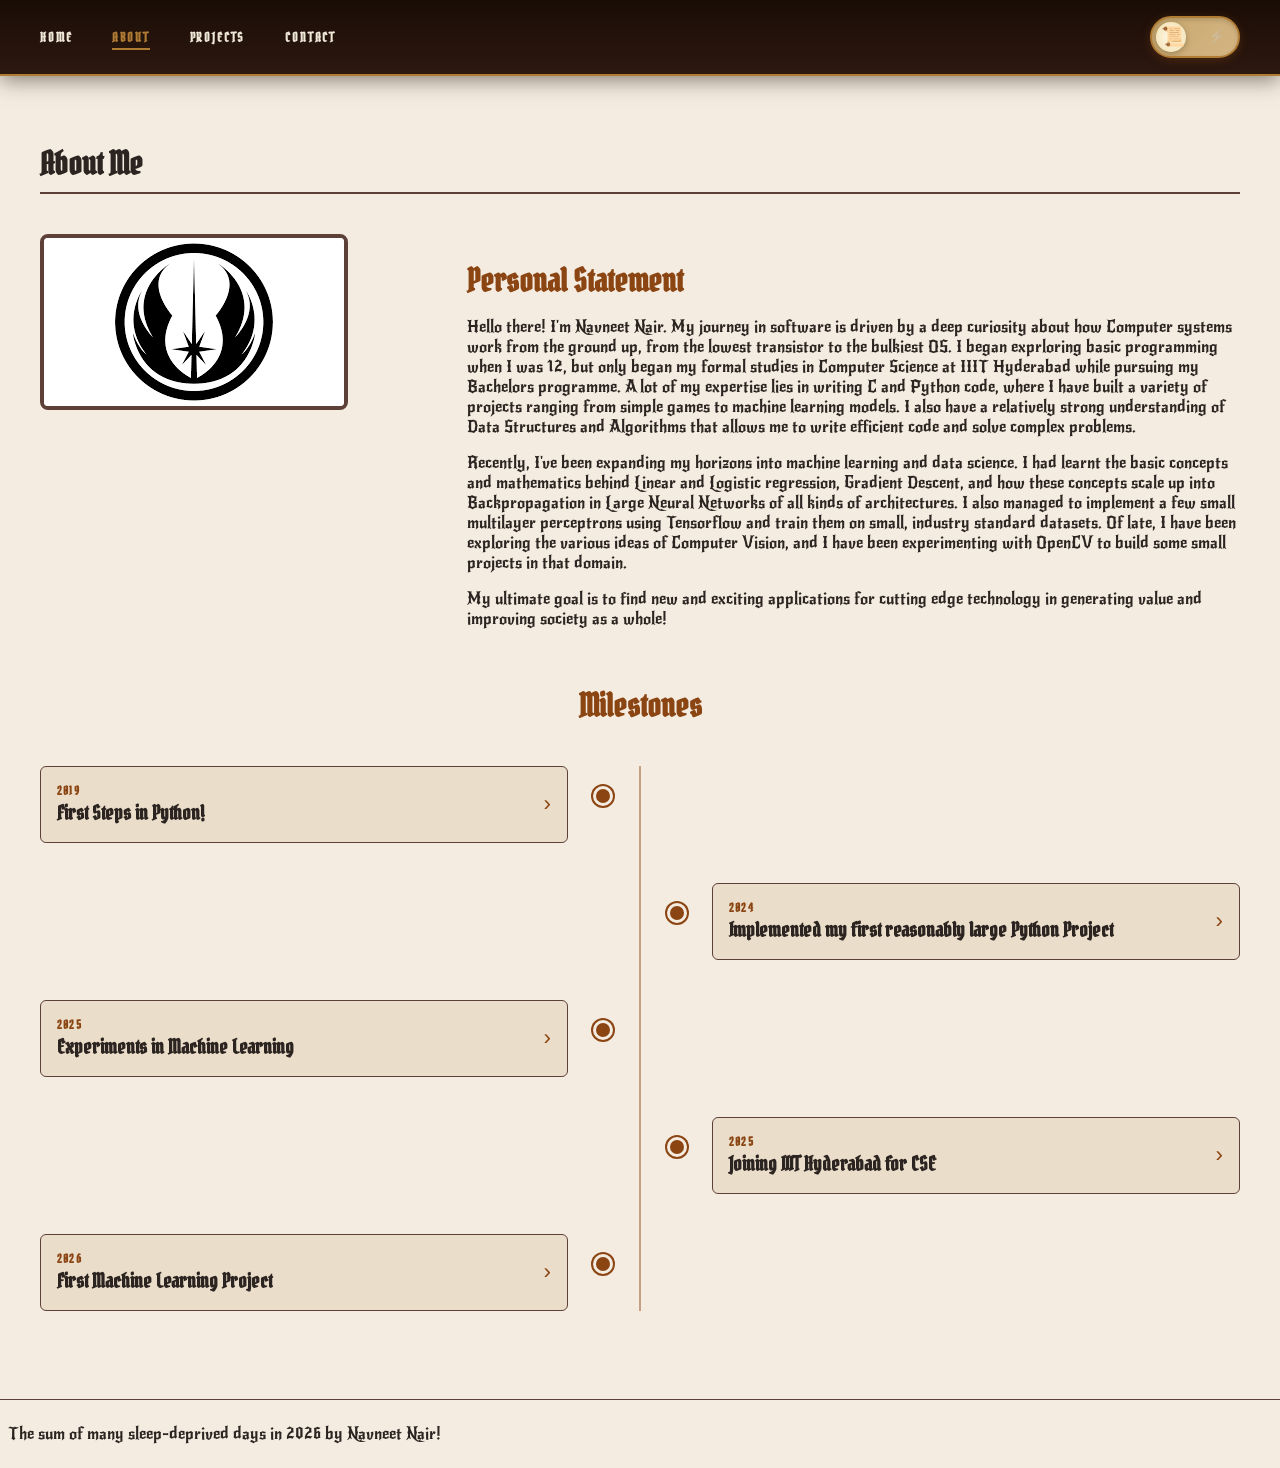
==== commit 43a9bb9a: "Add files via upload" ====
--- a/about.html
+++ b/about.html
@@ -21,6 +21,9 @@
             </button>
         </nav>
     </header>
+    <div id="reading-progress-container" aria-hidden="true">
+        <div id="reading-progress-bar"></div>
+    </div>
 
     <main class="container">
         <section class="about-section">
@@ -28,7 +31,7 @@
             
             <div class="about-grid">
                 <div class="profile-image-container">
-                    <img src="/images/pfpn.jpg" alt="Navneet Nair" class="profile-pic" width="300" height="300">
+                    <img src="/images/pfp.jpg" alt="Navneet Nair profile picture" class="profile-pic" width="300" height="300">
                 </div>
                 
                 <div class="personal-statement">
@@ -142,9 +145,18 @@
         </section>
     </main>
 
+    <div id="resume-prompt" class="hidden" role="dialog" aria-labelledby="resume-text">
+        <p id="resume-text">Resume reading where you left off?</p>
+        <div class="prompt-actions">
+            <button id="resume-yes" class="btn btn-sm">Yes, scroll down</button>
+            <button id="resume-no" class="btn btn-secondary btn-sm">Dismiss</button>
+        </div>
+    </div>
     <footer role="contentinfo">
-        <p>A product of many sleepless nights in 2026 by Navneet Nair!</p>
+        <p class="footer-text-light">The sum of many sleep-deprived days in 2026 by Navneet Nair!</p>
+        <p class="footer-text-dark">A product of many sleepless nights in 2026 by Navneet Nair!</p>
     </footer>
     <script src="script.js"></script>
+    <script type="module" src="about-init.js"></script>
 </body>
 </html>
--- a/style.css
+++ b/style.css
@@ -4,41 +4,103 @@
 @import url('https://fonts.googleapis.com/css2?family=Gugi&display=swap');
 
 :root {
-    /* Spacing & Typography Scale */
+    /* ── Spacing scale ── */
     --space-sm: 0.5rem;
     --space-md: 1rem;
     --space-lg: 2.5rem;
+
+    /* ── Type scale ── */
     --text-base: 1rem;
     --text-md: 1.25rem;
     --text-lg: 2rem;
     --text-xl: 4rem;
 
-    /* Transition */
+    /* ── Transition ── */
     --theme-transition: all 0.45s cubic-bezier(0.4, 0, 0.2, 1);
-}
-
-/* Historic Theme (Light) */
-[data-theme="light"] {  
-    --bg-color: #f4ece1;
-    --new-color: #8b4513;
-    --text-color: #2c2420;
-    --accent-color: #8b4513;
+
+    /* ══════════════════════════════════════════
+       Light (Historic) theme — default values.
+       Dark theme overrides these below.
+       ══════════════════════════════════════════ */
+
+    /* Semantic palette */
+    --bg-color:      #f4ece1;
+    --text-color:    #2c2420;
+    --accent-color:  #8b4513;
     --surface-color: #eaddca;
-    --border-color: #5d4037;
+    --border-color:  #5d4037;
+    --new-color:     #8b4513;
+    --color-error:   #cc0000;
+
+    /* Fonts */
     --font-display: 'Pirata One', 'Baskerville', 'Georgia', serif;
-    --font-body: 'New Rocker', serif;
-}
-
-/* Cyberpunk Theme (Dark) */
+    --font-body:    'New Rocker', serif;
+
+    /* Header */
+    --header-bg:        linear-gradient(180deg, #1a0d06 0%, #2c1810 100%);
+    --header-border:    #b07c34;
+    --header-shadow:    0 4px 20px rgba(26, 13, 6, 0.5);
+
+    /* Nav links */
+    --nav-link-color:   #f0e8d8;
+    --nav-link-active:  #b07c34;
+    --nav-underline:    #b07c34;
+    --nav-glow:         none;
+
+    /* Theme toggle pill */
+    --toggle-bg:          linear-gradient(135deg, #c9a96e, #d4b483);
+    --toggle-border:      #b07c34;
+    --toggle-shadow:      inset 0 2px 4px rgba(0,0,0,0.15), 0 2px 10px rgba(139,69,19,0.35);
+    --toggle-orb-bg:      radial-gradient(circle, #fff8e7, #f0e0b0);
+    --toggle-orb-shadow:  0 2px 6px rgba(0,0,0,0.25);
+    --toggle-orb-left:    4px;
+
+    /* Neutral overlays & shadows (theme-independent) */
+    --hover-overlay:      rgba(0,0,0,0.04);
+    --card-shadow:        0 4px 6px rgba(0,0,0,0.05);
+    --card-shadow-hover:  0 8px 15px rgba(0,0,0,0.1);
+
+    /* Scanline (unused in light mode) */
+    --scanline-color: transparent;
+}
+
 [data-theme="dark"] {
-    --bg-color: #050505;
-    --new-color: #ffffff;
-    --text-color: #00ff41; /* Matrix/Neon Green */
-    --accent-color: #ff00ff; /* Neon Magenta */
+    /* Semantic palette */
+    --bg-color:      #050505;
+    --text-color:    #00ff41;  /* Matrix/Neon Green */
+    --accent-color:  #ff00ff;  /* Neon Magenta */
     --surface-color: #1a1a1a;
-    --border-color: #00ffff; /* Neon Cyan */
+    --border-color:  #00ffff;  /* Neon Cyan */
+    --new-color:     #ffffff;
+
+    /* Fonts */
     --font-display: 'Pixelify Sans', 'Courier New', monospace;
-    --font-body: 'Gugi', sans-serif;
+    --font-body:    'Gugi', sans-serif;
+
+    /* Header */
+    --header-bg:       #000000;
+    --header-border:   #00ffff;
+    --header-shadow:   0 0 28px rgba(0, 255, 255, 0.18);
+
+    /* Nav links */
+    --nav-link-color:  #00ff41;
+    --nav-link-active: #00ffff;
+    --nav-underline:   #00ffff;
+    --nav-glow:        0 0 10px rgba(0,255,255,0.75);
+
+    /* Theme toggle pill */
+    --toggle-bg:          #080010;
+    --toggle-border:      #ff00ff;
+    --toggle-shadow:      0 0 14px rgba(255,0,255,0.55), inset 0 0 10px rgba(255,0,255,0.08);
+    --toggle-orb-bg:      radial-gradient(circle, #ff80ff, #ff00ff);
+    --toggle-orb-shadow:  0 0 14px rgba(255,0,255,1), 0 0 28px rgba(255,0,255,0.5);
+    --toggle-orb-left:    calc(100% - 34px);
+
+    /* Scanline overlay colour */
+    --scanline-color: rgba(0, 255, 65, 0.03);
+
+    /* Dark mode hover overlay */
+    --hover-overlay: rgba(255,255,255,0.04);
 }
 
 body {
@@ -111,21 +173,14 @@
     transition: var(--theme-transition);
 }
 
-/* Historic: deep mahogany bar, contrasting with the parchment body */
-[data-theme="light"] header {
-    background: linear-gradient(180deg, #1a0d06 0%, #2c1810 100%);
-    border-bottom: 3px solid #b07c34;
-    box-shadow: 0 4px 20px rgba(26, 13, 6, 0.5);
-}
-
-/* Cyberpunk: void black, neon cyan border with glow */
-[data-theme="dark"] header {
-    background: #000000;
-    border-bottom: 2px solid var(--border-color);
-    box-shadow: 0 0 28px rgba(0, 255, 255, 0.18);
-}
-
-/* Scanline overlay on the cyberpunk header */
+/* Header colours driven entirely by CSS variables — no hard-coded values */
+header {
+    background: var(--header-bg);
+    border-bottom: 2px solid var(--header-border);
+    box-shadow: var(--header-shadow);
+}
+
+/* Scanline overlay — colour is transparent in light mode, set in dark via --scanline-color */
 [data-theme="dark"] header::after {
     content: '';
     position: absolute;
@@ -134,8 +189,8 @@
         0deg,
         transparent,
         transparent 2px,
-        rgba(0, 255, 65, 0.03) 2px,
-        rgba(0, 255, 65, 0.03) 4px
+        var(--scanline-color) 2px,
+        var(--scanline-color) 4px
     );
     pointer-events: none;
 }
@@ -184,17 +239,11 @@
 .nav-links a:hover::after,
 .nav-links a.active::after { width: 100%; }
 
-/* Historic nav */
-[data-theme="light"] .nav-links a              { color: #f0e8d8; }
-[data-theme="light"] .nav-links a:hover,
-[data-theme="light"] .nav-links a.active       { color: #b07c34; }
-[data-theme="light"] .nav-links a::after       { background: #b07c34; }
-
-/* Cyberpunk nav */
-[data-theme="dark"] .nav-links a              { color: #00ff41; }
-[data-theme="dark"] .nav-links a:hover,
-[data-theme="dark"] .nav-links a.active       { color: #00ffff; text-shadow: 0 0 10px rgba(0,255,255,0.75); }
-[data-theme="dark"] .nav-links a::after       { background: #00ffff; box-shadow: 0 0 6px rgba(0,255,255,0.8); }
+/* Nav link colours — all via variables */
+.nav-links a              { color: var(--nav-link-color); }
+.nav-links a:hover,
+.nav-links a.active       { color: var(--nav-link-active); text-shadow: var(--nav-glow); }
+.nav-links a::after       { background: var(--nav-underline); }
 
 .nav-links a:focus-visible {
     outline: none;
@@ -241,33 +290,22 @@
     transition: all 0.3s ease;
 }
 
-/* Historic toggle: warm golden pill, orb on the left */
-[data-theme="light"] #theme-toggle {
-    background: linear-gradient(135deg, #c9a96e, #d4b483);
-    border-color: #b07c34;
-    box-shadow: inset 0 2px 4px rgba(0,0,0,0.15), 0 2px 10px rgba(139,69,19,0.35);
-}
-[data-theme="light"] #theme-toggle::before {
-    left: 4px;
-    background: radial-gradient(circle, #fff8e7, #f0e0b0);
-    box-shadow: 0 2px 6px rgba(0,0,0,0.25);
-}
+/* Toggle pill — all colours via variables */
+#theme-toggle {
+    background: var(--toggle-bg);
+    border-color: var(--toggle-border);
+    box-shadow: var(--toggle-shadow);
+}
+#theme-toggle::before {
+    left: var(--toggle-orb-left);
+    background: var(--toggle-orb-bg);
+    box-shadow: var(--toggle-orb-shadow);
+}
+
 [data-theme="light"] .sun-icon  { opacity: 1;    transform: scale(1.1); }
 [data-theme="light"] .moon-icon { opacity: 0.3;  transform: scale(0.8); filter: grayscale(1); }
-
-/* Cyberpunk toggle: void black pill, neon magenta orb on the right */
-[data-theme="dark"] #theme-toggle {
-    background: #080010;
-    border-color: #ff00ff;
-    box-shadow: 0 0 14px rgba(255,0,255,0.55), inset 0 0 10px rgba(255,0,255,0.08);
-}
-[data-theme="dark"] #theme-toggle::before {
-    left: calc(100% - 34px);
-    background: radial-gradient(circle, #ff80ff, #ff00ff);
-    box-shadow: 0 0 14px rgba(255,0,255,1), 0 0 28px rgba(255,0,255,0.5);
-}
-[data-theme="dark"] .sun-icon  { opacity: 0.2;  transform: scale(0.8); filter: grayscale(1); }
-[data-theme="dark"] .moon-icon { opacity: 1;    transform: scale(1.2); text-shadow: 0 0 10px #00ffff; }
+[data-theme="dark"]  .sun-icon  { opacity: 0.2;  transform: scale(0.8); filter: grayscale(1); }
+[data-theme="dark"]  .moon-icon { opacity: 1;    transform: scale(1.2); text-shadow: 0 0 10px var(--border-color); }
 
 #theme-toggle:focus-visible {
     outline: none;
@@ -530,8 +568,8 @@
     transition: background 0.2s ease;
 }
 
-.timeline-header:hover { background: rgba(0,0,0,0.04); }
-[data-theme="dark"] .timeline-header:hover { background: rgba(255,255,255,0.04); }
+.timeline-header:hover { background: var(--hover-overlay); }
+[data-theme="dark"] .timeline-header:hover { background: var(--hover-overlay); }
 
 .timeline-header:focus-visible {
     outline: none;
@@ -691,14 +729,14 @@
 }
 
 .error-msg {
-    color: red;
+    color: var(--color-error);
     font-size: 0.85rem;
     margin-top: 5px;
     display: none; /* Hidden by default */
 }
 
 .invalid input, .invalid textarea {
-    border-color: red;
+    border-color: var(--color-error);
 }
 
 .invalid .error-msg {
@@ -864,13 +902,13 @@
     font-weight: bold;
     color: var(--new-color);
     transition: var(--theme-transition);
-    box-shadow: 0 4px 6px rgba(0,0,0,0.05);
+    box-shadow: var(--card-shadow);
 }
 
 .home-projects-list li:hover {
     border-color: var(--accent-color);
     transform: translateY(-3px);
-    box-shadow: 0 8px 15px rgba(0,0,0,0.1);
+    box-shadow: var(--card-shadow-hover);
 }
 
 .home-projects-section, .university-section {
@@ -975,5 +1013,76 @@
     margin-bottom: var(--space-sm);
 }
 
+[data-theme="light"] .footer-text-dark {
+    display: none;
+}
+
+[data-theme="dark"] .footer-text-light {
+    display: none;
+}
+
+footer {
+    text-align: left;
+    padding: var(--space-sm);
+    border-top: 1px solid var(--border-color);
+    margin-top: var(--space-sm);
+}
+
+/* --- A2: Reading Progress Feature --- */
+#reading-progress-container {
+    position: fixed;
+    top: 0;
+    left: 0;
+    width: 100%;
+    height: 4px;
+    background-color: transparent;
+    z-index: 1000;
+}
+
+#reading-progress-bar {
+    height: 100%;
+    width: 0%;
+    background-color: var(--accent-color);
+    box-shadow: 0 0 8px var(--accent-color);
+    transition: width 0.1s ease-out;
+}
+
+/* --- A2: Resume Prompt Toast --- */
+#resume-prompt {
+    position: fixed;
+    bottom: 20px;
+    right: 20px;
+    background-color: var(--surface-color);
+    border: 2px solid var(--border-color);
+    padding: var(--space-md);
+    border-radius: 8px;
+    box-shadow: 0 10px 25px rgba(0,0,0,0.3);
+    z-index: 999;
+    max-width: 300px;
+    transform: translateY(150%);
+    transition: transform 0.4s cubic-bezier(0.175, 0.885, 0.32, 1.275);
+}
+
+#resume-prompt.visible {
+    transform: translateY(0);
+}
+
+#resume-text {
+    margin-top: 0;
+    margin-bottom: var(--space-md);
+    font-weight: bold;
+    font-family: var(--font-display);
+    color: var(--text-color);
+}
+
+.prompt-actions {
+    display: flex;
+    gap: 10px;
+}
+
+.btn-sm {
+    padding: 6px 12px;
+    font-size: 0.85rem;
+}
 
 /* end of stylesheet */
